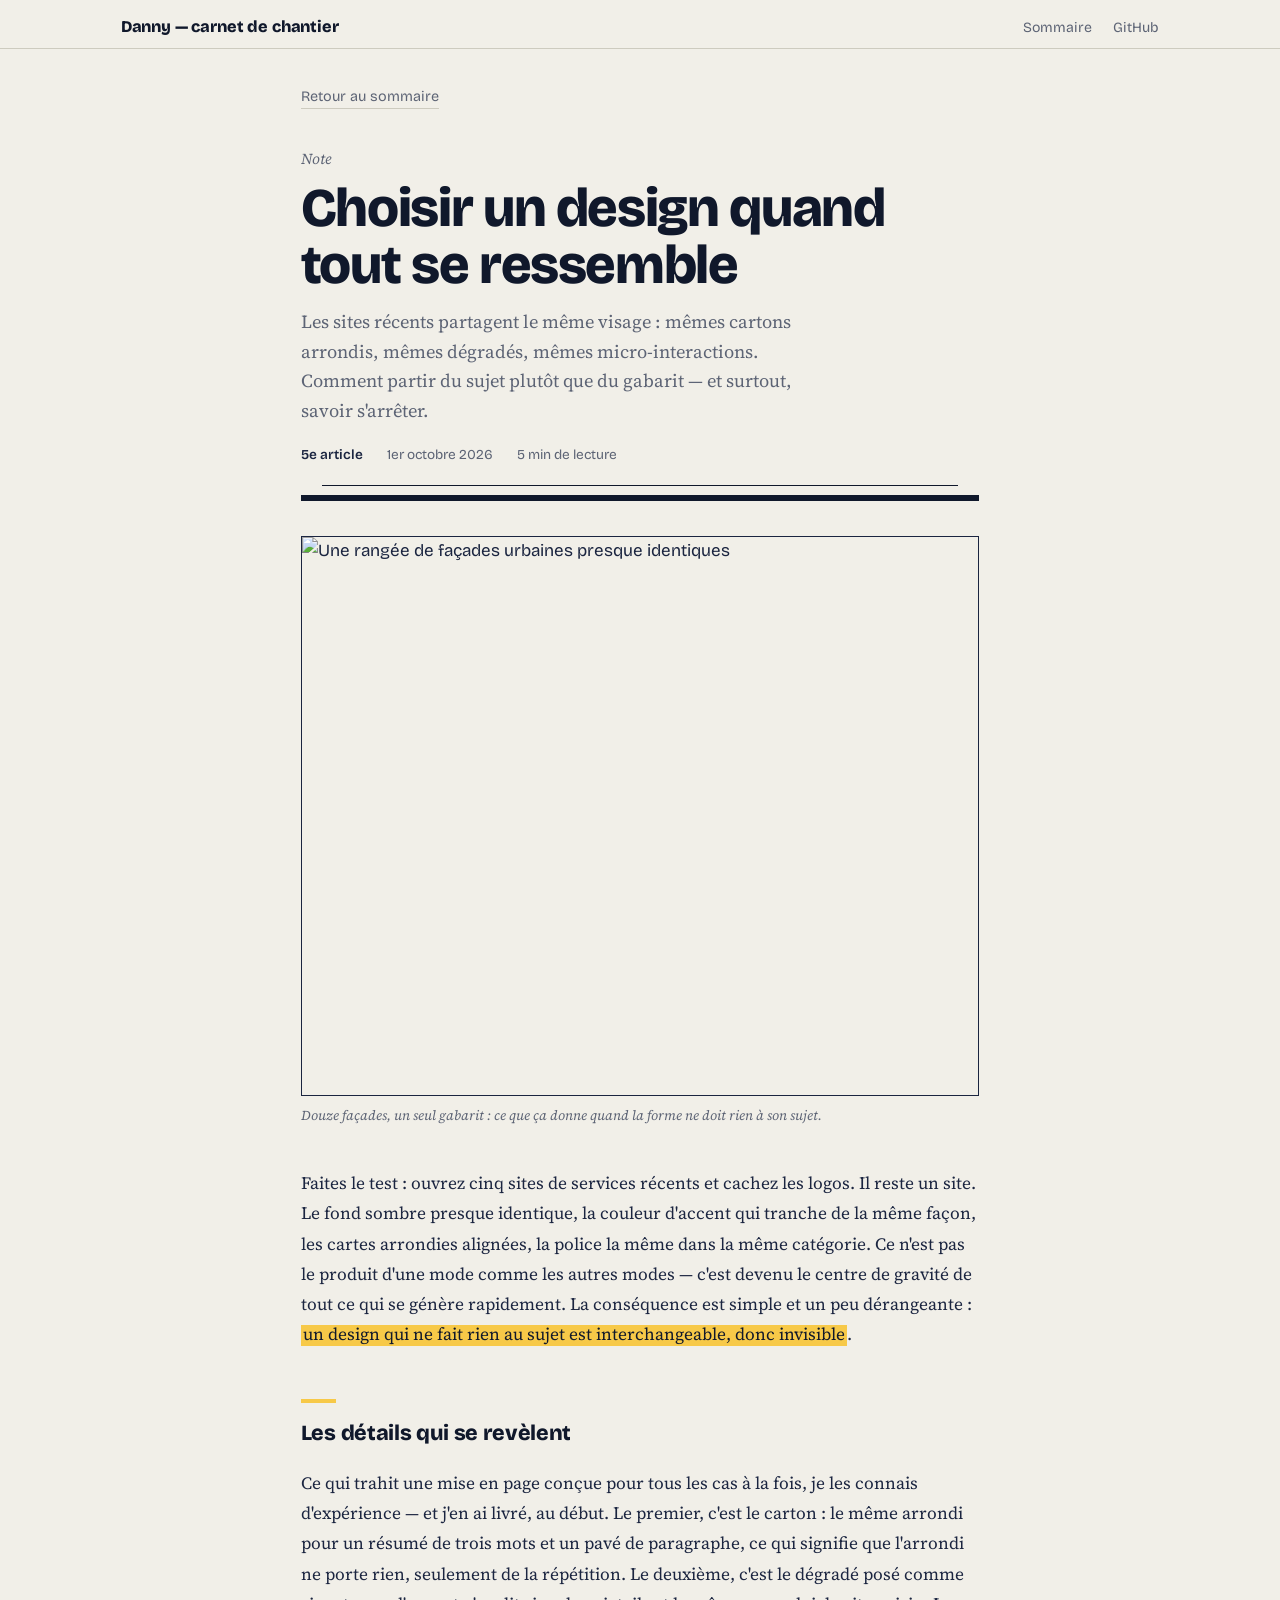
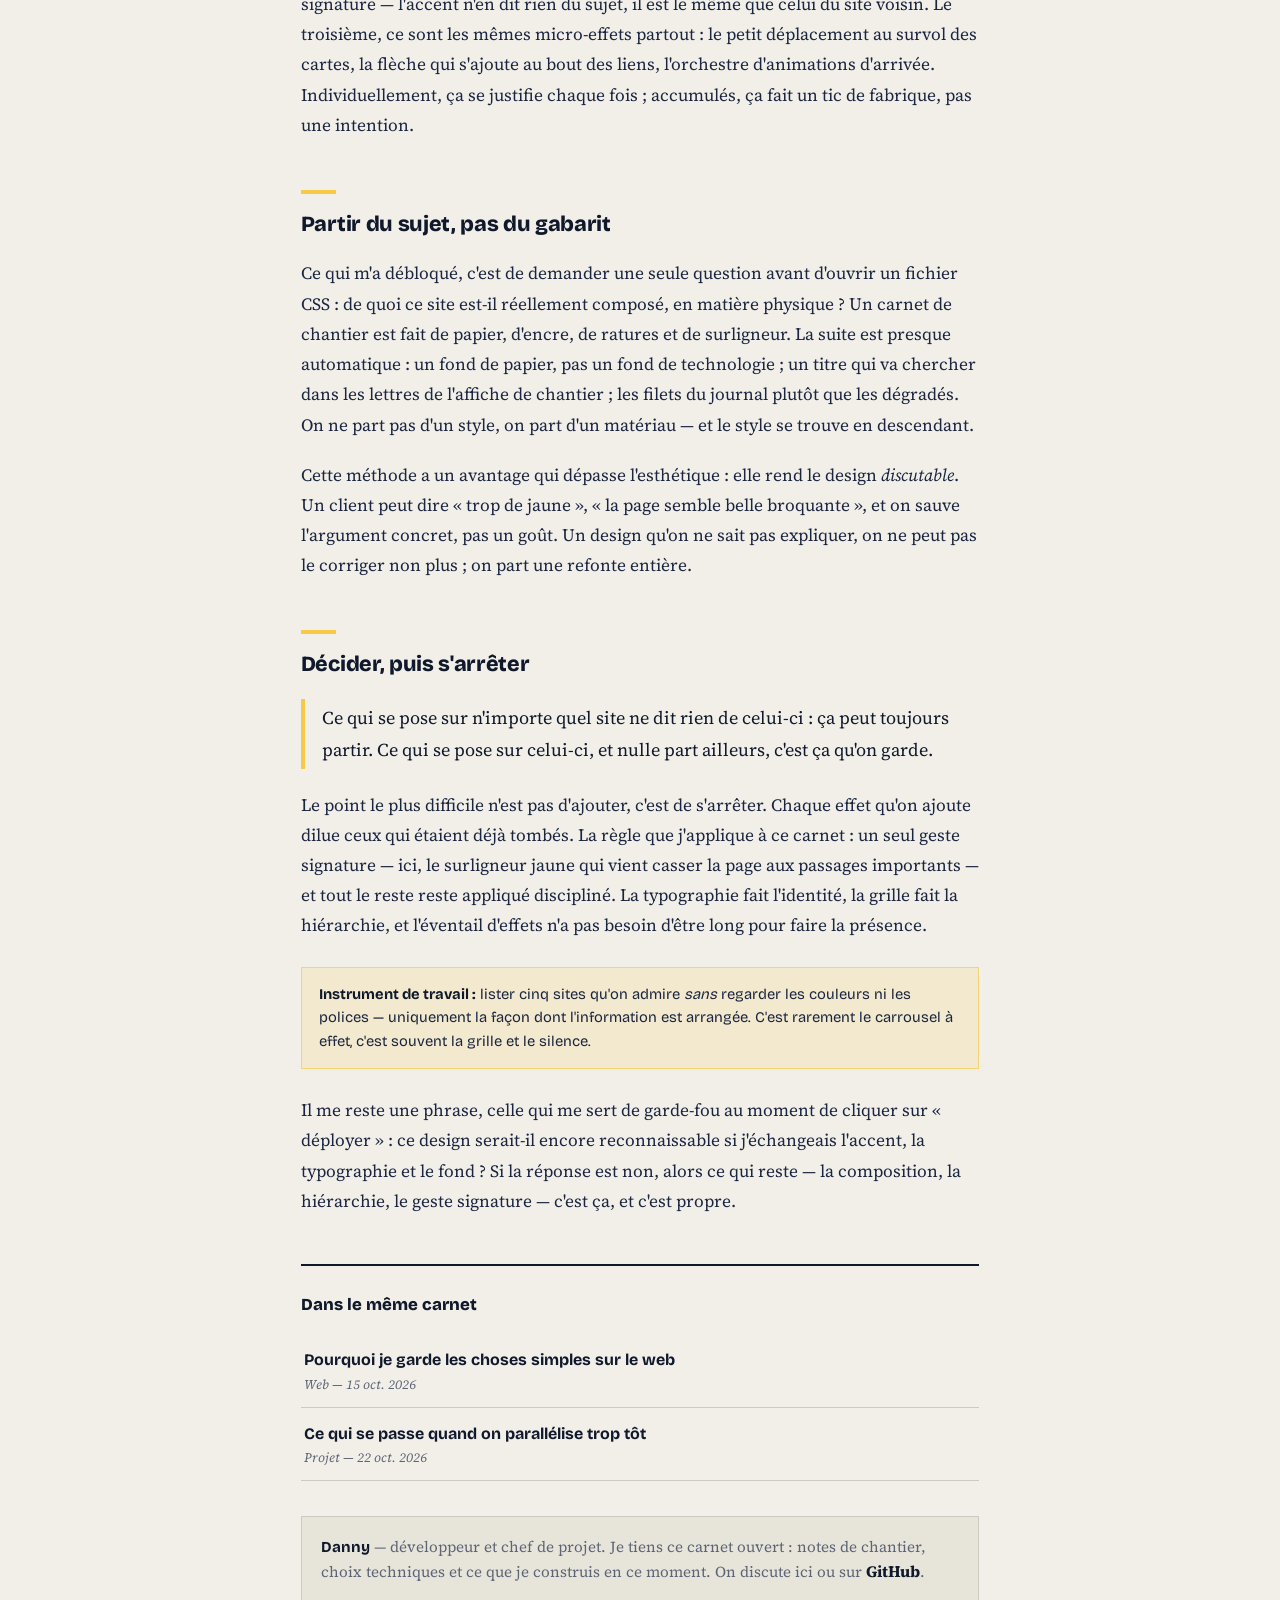
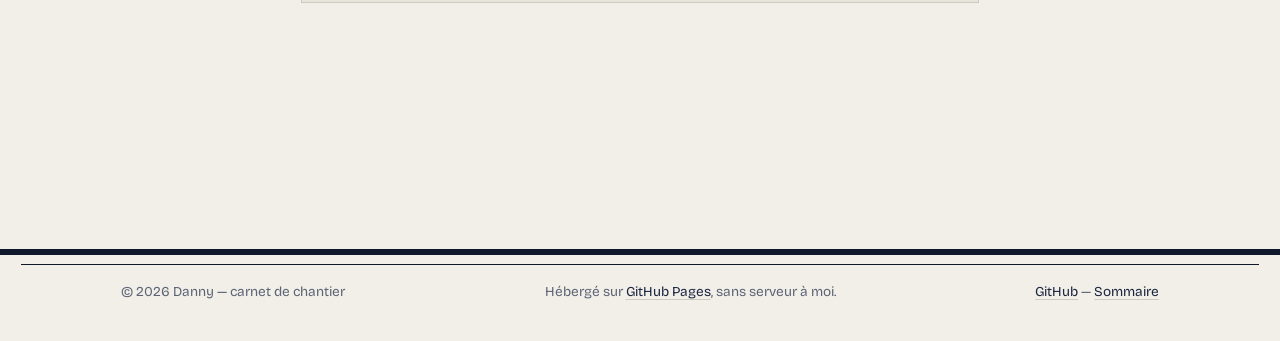
==== articles/design-qui-se-ressemble.html @ 4bea8fec "Refonte éditoriale du blog : sommaire de carnet, 5 articles complets, système visuel papier encre/su" ====
<!DOCTYPE html>
<html lang="fr">
<head>
  <meta charset="UTF-8">
  <meta name="viewport" content="width=device-width, initial-scale=1.0">
  <title>Choisir un design quand tout se ressemble — Danny, carnet de chantier</title>
  <meta name="description" content="Les sites récents partagent le même visage : mêmes cartons, mêmes dégradés, mêmes micro-interactions. Comment partir du sujet plutôt que du gabarit, et décider, puis s'arrêter.">
  <link rel="icon" href="data:image/svg+xml,%3Csvg xmlns='http://www.w3.org/2000/svg' viewBox='0 0 32 32'%3E%3Crect width='32' height='32' fill='%2310182B'/%3E%3Crect x='8' y='8' width='16' height='16' fill='%23F7C948'/%3E%3C/svg%3E" type="image/svg+xml">
  <link rel="preconnect" href="https://fonts.googleapis.com">
  <link rel="preconnect" href="https://fonts.gstatic.com" crossorigin>
  <link href="https://fonts.googleapis.com/css2?family=Bricolage+Grotesque:opsz,wght@12..96,200..800&family=Source+Serif+4:ital,opsz,wght@0,8..60,400..600;1,8..60,400&display=swap" rel="stylesheet">
  <link rel="stylesheet" href="/assets/style.css">
</head>
<body>

<header class="topbar">
  <div class="wrap"><div class="topbar-inner">
    <a class="brand" href="/">Danny — carnet de chantier</a>
    <nav class="topbar-links" aria-label="Navigation">
      <a href="/">Sommaire</a>
      <a href="https://github.com/kingdannydushime1" rel="noopener">GitHub</a>
    </nav>
  </div></div>
</header>

<main class="wrap-prose">
  <a class="back" href="/">Retour au sommaire</a>

  <header class="article-head">
    <div class="rubrique">Note</div>
    <h1>Choisir un design quand tout se ressemble</h1>
    <p class="chapo">Les sites récents partagent le même visage : mêmes cartons arrondis, mêmes dégradés, mêmes micro-interactions. Comment partir du sujet plutôt que du gabarit — et surtout, savoir s'arrêter.</p>
    <div class="article-meta">
      <span><b>5e article</b></span>
      <time datetime="2026-10-01">1er octobre 2026</time>
      <span>5 min de lecture</span>
    </div>
  </header>

  <figure class="cover-fig">
    <img src="https://picsum.photos/id/48/1200/560" alt="Une rangée de façades urbaines presque identiques" width="1200" height="560" loading="lazy">
    <figcaption>Douze façades, un seul gabarit : ce que ça donne quand la forme ne doit rien à son sujet.</figcaption>
  </figure>

  <div class="prose">
    <p>Faites le test : ouvrez cinq sites de services récents et cachez les logos. Il reste un site. Le fond sombre presque identique, la couleur d'accent qui tranche de la même façon, les cartes arrondies alignées, la police la même dans la même catégorie. Ce n'est pas le produit d'une mode comme les autres modes — c'est devenu le centre de gravité de tout ce qui se génère rapidement. La conséquence est simple et un peu dérangeante : <mark>un design qui ne fait rien au sujet est interchangeable, donc invisible</mark>.</p>

    <h2>Les détails qui se revèlent</h2>
    <p>Ce qui trahit une mise en page conçue pour tous les cas à la fois, je les connais d'expérience — et j'en ai livré, au début. Le premier, c'est le carton : le même arrondi pour un résumé de trois mots et un pavé de paragraphe, ce qui signifie que l'arrondi ne porte rien, seulement de la répétition. Le deuxième, c'est le dégradé posé comme signature — l'accent n'en dit rien du sujet, il est le même que celui du site voisin. Le troisième, ce sont les mêmes micro-effets partout : le petit déplacement au survol des cartes, la flèche qui s'ajoute au bout des liens, l'orchestre d'animations d'arrivée. Individuellement, ça se justifie chaque fois ; accumulés, ça fait un tic de fabrique, pas une intention.</p>

    <h2>Partir du sujet, pas du gabarit</h2>
    <p>Ce qui m'a débloqué, c'est de demander une seule question avant d'ouvrir un fichier CSS : de quoi ce site est-il réellement composé, en matière physique ? Un carnet de chantier est fait de papier, d'encre, de ratures et de surligneur. La suite est presque automatique : un fond de papier, pas un fond de technologie ; un titre qui va chercher dans les lettres de l'affiche de chantier ; les filets du journal plutôt que les dégradés. On ne part pas d'un style, on part d'un matériau — et le style se trouve en descendant.</p>
    <p>Cette méthode a un avantage qui dépasse l'esthétique : elle rend le design <em>discutable</em>. Un client peut dire « trop de jaune », « la page semble belle broquante », et on sauve l'argument concret, pas un goût. Un design qu'on ne sait pas expliquer, on ne peut pas le corriger non plus ; on part une refonte entière.</p>

    <h2>Décider, puis s'arrêter</h2>
    <blockquote>Ce qui se pose sur n'importe quel site ne dit rien de celui-ci : ça peut toujours partir. Ce qui se pose sur celui-ci, et nulle part ailleurs, c'est ça qu'on garde.</blockquote>
    <p>Le point le plus difficile n'est pas d'ajouter, c'est de s'arrêter. Chaque effet qu'on ajoute dilue ceux qui étaient déjà tombés. La règle que j'applique à ce carnet : un seul geste signature — ici, le surligneur jaune qui vient casser la page aux passages importants — et tout le reste reste appliqué discipliné. La typographie fait l'identité, la grille fait la hiérarchie, et l'éventail d'effets n'a pas besoin d'être long pour faire la présence.</p>

    <aside class="note">
      <b>Instrument de travail :</b> lister cinq sites qu'on admire <em>sans</em> regarder les couleurs ni les polices — uniquement la façon dont l'information est arrangée. C'est rarement le carrousel à effet, c'est souvent la grille et le silence.
    </aside>

    <p>Il me reste une phrase, celle qui me sert de garde-fou au moment de cliquer sur « déployer » : ce design serait-il encore reconnaissable si j'échangeais l'accent, la typographie et le fond ? Si la réponse est non, alors ce qui reste — la composition, la hiérarchie, le geste signature — c'est ça, et c'est propre.</p>
  </div>

  <section class="suite" aria-label="Dans le même carnet">
    <h2>Dans le même carnet</h2>
    <ul>
      <li><a href="/articles/garder-les-choses-simples.html">Pourquoi je garde les choses simples sur le web</a><span class="rubrique">Web — 15 oct. 2026</span></li>
      <li><a href="/articles/paralleliser-trop-tot.html">Ce qui se passe quand on parallélise trop tôt</a><span class="rubrique">Projet — 22 oct. 2026</span></li>
    </ul>
    <div class="bio">
      <b>Danny</b> — développeur et chef de projet. Je tiens ce carnet ouvert : notes de chantier, choix techniques et ce que je construis en ce moment. On discute ici ou sur <a href="https://github.com/kingdannydushime1" rel="noopener">GitHub</a>.
    </div>
  </section>
</main>

<div class="pub">
  <!-- BEGIN AADS AD UNIT 2460332 -->
  <div id="frame" style="width: 100%;margin: auto;position: relative; z-index: 99998;">
    <iframe data-aa='2460332' src='//acceptable.a-ads.com/2460332/?size=Adaptive'
      style='border:0; padding:0; width:70%; height:auto; overflow:hidden;display: block;margin: auto'></iframe>
  </div>
  <!-- END AADS AD UNIT 2460332 -->
</div>

<footer class="colophon">
  <div class="colophon-inner">
    <span>© 2026 Danny — carnet de chantier</span>
    <span>Hébergé sur <a href="https://pages.github.com/" rel="noopener">GitHub Pages</a>, sans serveur à moi.</span>
    <span><a href="https://github.com/kingdannydushime1" rel="noopener">GitHub</a> — <a href="/">Sommaire</a></span>
  </div>
</footer>

</body>
</html>
---- assets/style.css ----
/* ————————————————————————————————————————————————
   Danny — carnet de chantier
   Système éditorial : papier encre & surligneur
   ———————————————————————————————————————————————— */

:root{
  --paper:#F1EFE8;
  --paper-2:#E7E4DA;
  --ink:#1B2540;
  --ink-strong:#10182B;
  --muted:#5D6475;
  --hairline:#CDCBBF;
  --signal:#F7C948;
  --signal-soft:rgba(247,201,72,.35);
  --serif:'Source Serif 4',Georgia,'Times New Roman',serif;
  --sans:'Bricolage Grotesque','Segoe UI',system-ui,sans-serif;
}

*{box-sizing:border-box;margin:0;padding:0}
html{scroll-behavior:smooth}
body{
  background:var(--paper);
  color:var(--ink);
  font-family:var(--sans);
  font-size:17px;
  line-height:1.6;
  -webkit-font-smoothing:antialiased;
}

a{color:var(--ink)}
a:hover{color:var(--ink-strong)}
:focus-visible{outline:2px solid var(--ink);outline-offset:3px}
::selection{background:var(--signal);color:var(--ink-strong)}

.wrap{max-width:1080px;margin:0 auto;padding:0 1.3rem}
.wrap-prose{max-width:720px;margin:0 auto;padding:0 1.3rem}

/* ——— Marque de surligneur ——— */
mark{
  background:linear-gradient(0deg,var(--signal),var(--signal));
  background-size:100% 1.55em;
  background-repeat:no-repeat;
  background-position:0 .18em;
  color:var(--ink-strong);
  padding:0 .12em;
  box-decoration-break:clone;
  -webkit-box-decoration-break:clone;
}

/* ——— Tête de journal ——— */
.topbar{
  border-bottom:1px solid var(--hairline);
  background:var(--paper);
}
.topbar-inner{
  display:flex;align-items:baseline;justify-content:space-between;
  gap:1rem;padding:.85rem 0 0.55rem;
}
.brand{
  font-weight:800;font-size:1.02rem;letter-spacing:-.01em;
  color:var(--ink-strong);text-decoration:none;white-space:nowrap;
}
.topbar-links{display:flex;gap:1.3rem;font-size:.88rem}
.topbar-links a{text-decoration:none;color:var(--muted)}
.topbar-links a:hover{color:var(--ink);text-decoration:underline;text-underline-offset:3px}
.topbar-links a.on{color:var(--ink);font-weight:600}

/* ——— Masthead accueil ——— */
.masthead{
  border-bottom:6px solid var(--ink-strong);
  padding:3.2rem 0 2.4rem;
  position:relative;
}
.masthead::before{
  content:"";position:absolute;left:1.3rem;right:1.3rem;bottom:9px;
  border-bottom:1px solid var(--ink-strong);
}
.mast-wrap{max-width:1080px;margin:0 auto;padding:0 1.3rem}
.mast-meta{
  display:flex;justify-content:space-between;gap:1rem;
  font-size:.82rem;color:var(--muted);margin-bottom:1.6rem;
}
.masthead h1{
  font-size:clamp(2.6rem,7vw,4.6rem);
  font-weight:800;letter-spacing:-.03em;line-height:.98;
  color:var(--ink-strong);
  max-width:15ch;
}
.masthead .standfirst{
  font-family:var(--serif);
  font-size:clamp(1.05rem,2.2vw,1.3rem);
  font-style:normal;color:var(--muted);
  max-width:52ch;margin-top:1.1rem;
}

/* ——— Rubriques ——— */
.rule-label{
  display:flex;align-items:baseline;gap:1rem;
  margin:3.2rem 0 1.3rem;
}
.rule-label h2{
  font-size:1.05rem;font-weight:800;letter-spacing:.01em;color:var(--ink-strong);
  white-space:nowrap;
}
.rule-label::after{content:"";flex:1;border-top:1px solid var(--ink-strong)}
.rule-label .count{font-size:.8rem;color:var(--muted);white-space:nowrap}

/* ——— À la une ——— */
.une{
  display:grid;grid-template-columns:minmax(0,7fr) minmax(0,5fr);
  gap:2.2rem;align-items:stretch;padding-bottom:.6rem;
}
.cover{
  border:1px solid var(--ink);
  background:var(--paper-2);
  overflow:hidden;
}
.cover img{display:block;width:100%;height:100%;object-fit:cover;min-height:260px}
.une-text{display:flex;flex-direction:column;justify-content:center}
.rubrique{
  font-family:var(--serif);font-style:italic;
  font-size:.95rem;color:var(--muted);
}
.une-text h3{
  font-size:clamp(1.5rem,3.4vw,2rem);font-weight:800;
  letter-spacing:-.02em;line-height:1.08;color:var(--ink-strong);
  margin:.5rem 0 .6rem;
}
.une-text h3 a{text-decoration:none}
.une-text .chapo{
  font-family:var(--serif);font-size:1.02rem;color:var(--muted);
  margin-bottom:1rem;
}
.lire{
  text-decoration:underline;text-decoration-color:var(--signal);
  text-decoration-thickness:2.5px;text-underline-offset:4px;
  font-weight:600;font-size:.95rem;
}
.lire:hover{text-decoration-color:var(--ink-strong)}

/* ——— Sommaire (index numéroté) ——— */
.sommaire{list-style:none;border-top:2px solid var(--ink-strong)}
li.entry{
  display:grid;
  grid-template-columns:3.4rem minmax(0,1fr) auto;
  gap:1.1rem;align-items:baseline;
  padding:1.05rem 0.2rem;
  border-bottom:1px solid var(--hairline);
  text-decoration:none;
}
li.entry:hover{background:var(--paper-2)}
.entry .no{
  font-weight:800;font-size:1.15rem;color:var(--muted);
  font-variant-numeric:tabular-nums;letter-spacing:-.02em;
}
li.entry:hover .no{
  background:var(--signal);color:var(--ink-strong);
  margin-left:-.35rem;padding:0 .35rem;
}
.entry-body h3{
  font-size:1.12rem;font-weight:700;letter-spacing:-.01em;color:var(--ink-strong);
  line-height:1.25;
}
.entry-body p{
  font-family:var(--serif);font-size:.93rem;color:var(--muted);
  margin-top:.25rem;
}
.entry-meta{text-align:right;white-space:nowrap}
.entry-meta time{font-size:.8rem;color:var(--muted);display:block}
.entry-meta .rubrique{font-size:.8rem}

/* ——— Page article ——— */
.back{
  display:inline-block;margin:2.2rem 0 2.4rem;
  font-size:.9rem;color:var(--muted);text-decoration:none;
  border-bottom:1px solid var(--hairline);
}
.back:hover{color:var(--ink);border-color:var(--ink)}

.article-head{border-bottom:6px solid var(--ink-strong);padding-bottom:1.8rem;position:relative}
.article-head::before{
  content:"";position:absolute;left:1.3rem;right:1.3rem;bottom:9px;
  border-bottom:1px solid var(--ink-strong);
}
.article-head h1{
  font-size:clamp(2rem,5.6vw,3.4rem);font-weight:800;
  letter-spacing:-.025em;line-height:1.05;color:var(--ink-strong);
  margin:.55rem 0 .8rem;max-width:26ch;
}
.article-head .chapo{
  font-family:var(--serif);font-size:1.15rem;color:var(--muted);max-width:56ch;
}
.article-meta{
  display:flex;flex-wrap:wrap;gap:.4rem 1.5rem;
  margin-top:1.2rem;font-size:.85rem;color:var(--muted);
}
.article-meta b{color:var(--ink);font-weight:600}

.cover-fig{margin:2.2rem 0 0}
.cover-fig img{width:100%;display:block;border:1px solid var(--ink)}
figcaption{
  font-family:var(--serif);font-style:italic;
  font-size:.85rem;color:var(--muted);margin-top:.55rem;
}

/* Corps d'article */
.prose{
  margin-top:2.6rem;
  font-family:var(--serif);
  font-size:1.08rem;line-height:1.75;color:var(--ink);
}
.prose p{margin-bottom:1.15em}
.prose h2{
  font-family:var(--sans);
  font-size:1.35rem;font-weight:800;letter-spacing:-.015em;
  color:var(--ink-strong);
  margin:2.3em 0 .7em;
}
.prose h2::before{
  content:"";display:block;width:2.2rem;margin-bottom:.55em;
  border-top:4px solid var(--signal);
}
.prose a{
  text-decoration:underline;text-decoration-thickness:1.5px;
  text-underline-offset:3px;text-decoration-color:var(--muted);
}
.prose a:hover{color:var(--ink-strong);text-decoration-color:var(--ink-strong)}
.prose ul,.prose ol{margin:0 0 1.15em 1.3em}
.prose li{margin-bottom:.45em}
.prose blockquote{
  border-left:4px solid var(--signal);
  padding:.2rem 0 .2rem 1.1rem;margin:0 0 1.15em;
  font-size:1.13rem;color:var(--ink-strong);
}
.prose img{max-width:100%;border:1px solid var(--ink)}
.prose figure{margin:1.8em 0}
.prose svg{max-width:100%;height:auto;display:block;border:1px solid var(--hairline)}

.note{
  font-family:var(--sans);font-size:.92rem;line-height:1.6;
  background:rgba(247,201,72,.16);
  border:1px solid rgba(247,201,72,.65);
  padding:.9rem 1.1rem;margin:1.8em 0;
}
.note b{color:var(--ink-strong)}

/* Suite de l'article */
.suite{
  margin-top:3rem;padding-top:1.6rem;border-top:2px solid var(--ink-strong);
}
.suite h2{
  font-size:1.05rem;font-weight:800;color:var(--ink-strong);margin-bottom:1rem;
}
.suite ul{list-style:none}
.suite li{padding:.75rem .2rem;border-bottom:1px solid var(--hairline)}
.suite a{text-decoration:none;font-weight:700;font-size:1rem;color:var(--ink-strong)}
.suite a:hover{background:var(--signal)}
.suite .rubrique{display:block;font-size:.82rem}

/* Bio pied d'article */
.bio{
  margin-top:2.2rem;background:var(--paper-2);
  border:1px solid var(--hairline);padding:1.1rem 1.2rem;
  font-family:var(--serif);font-size:.95rem;color:var(--muted);
}
.bio b{color:var(--ink-strong);font-family:var(--sans);font-size:.95rem}

/* Colophon */
.colophon{
  margin-top:3.5rem;border-top:6px solid var(--ink-strong);
  padding:1.6rem 0 2.4rem;position:relative;
}
.colophon::before{
  content:"";position:absolute;left:1.3rem;right:1.3rem;top:9px;
  border-top:1px solid var(--ink-strong);
}
.colophon-inner{
  max-width:1080px;margin:0 auto;padding:0 1.3rem;
  display:flex;flex-wrap:wrap;justify-content:space-between;gap:.8rem 2rem;
  font-size:.85rem;color:var(--muted);
}
.colophon a{color:var(--ink);text-decoration:underline;text-underline-offset:3px;text-decoration-color:var(--hairline)}
.colophon a:hover{text-decoration-color:var(--ink)}

.pub{
  margin:2.5rem auto 0;max-width:728px;text-align:center;
}

@media (max-width:760px){
  .une{grid-template-columns:1fr}
  li.entry{grid-template-columns:2.4rem minmax(0,1fr)}
  .entry-meta{grid-column:2;text-align:left;display:flex;gap:1rem;margin-top:.2rem}
  .topbar-inner{flex-wrap:wrap}
  .masthead h1{max-width:none}
}

@media (prefers-reduced-motion:reduce){
  html{scroll-behavior:auto}
  *{transition:none!important;animation:none!important}
}
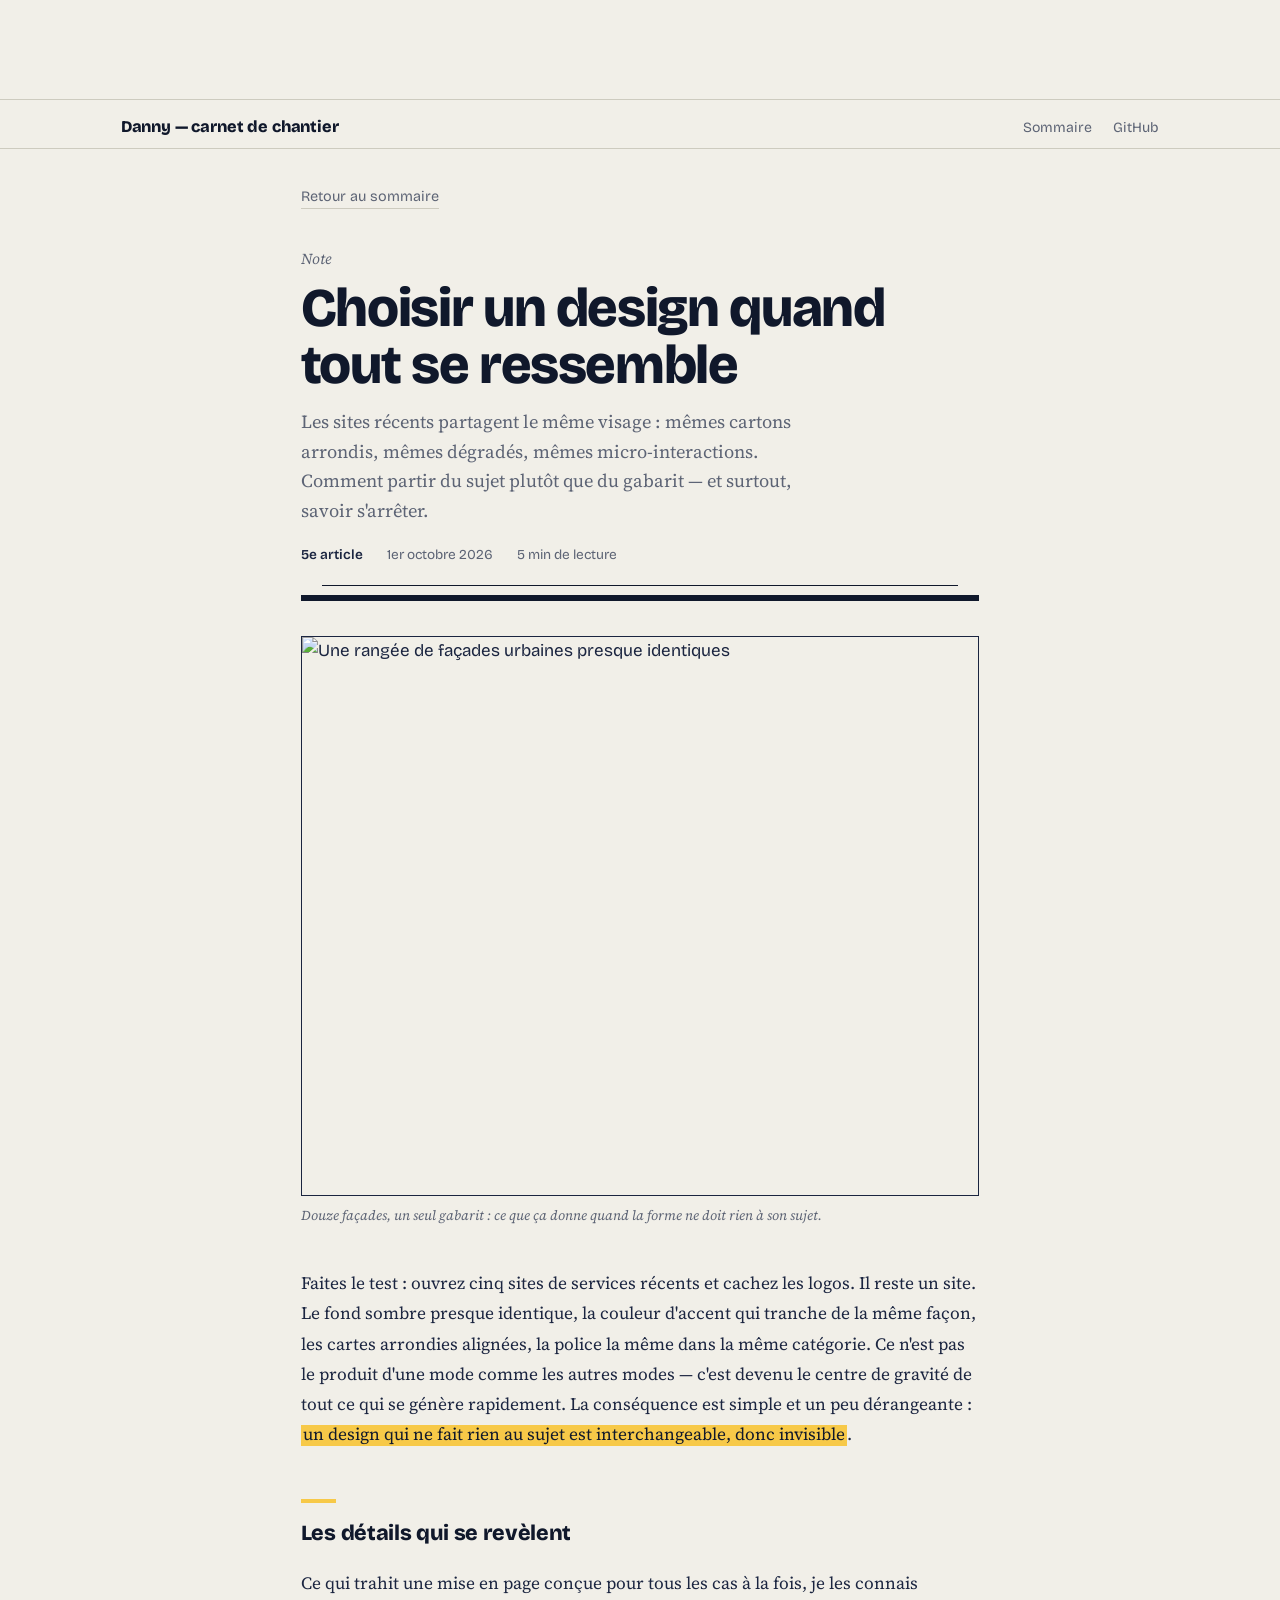
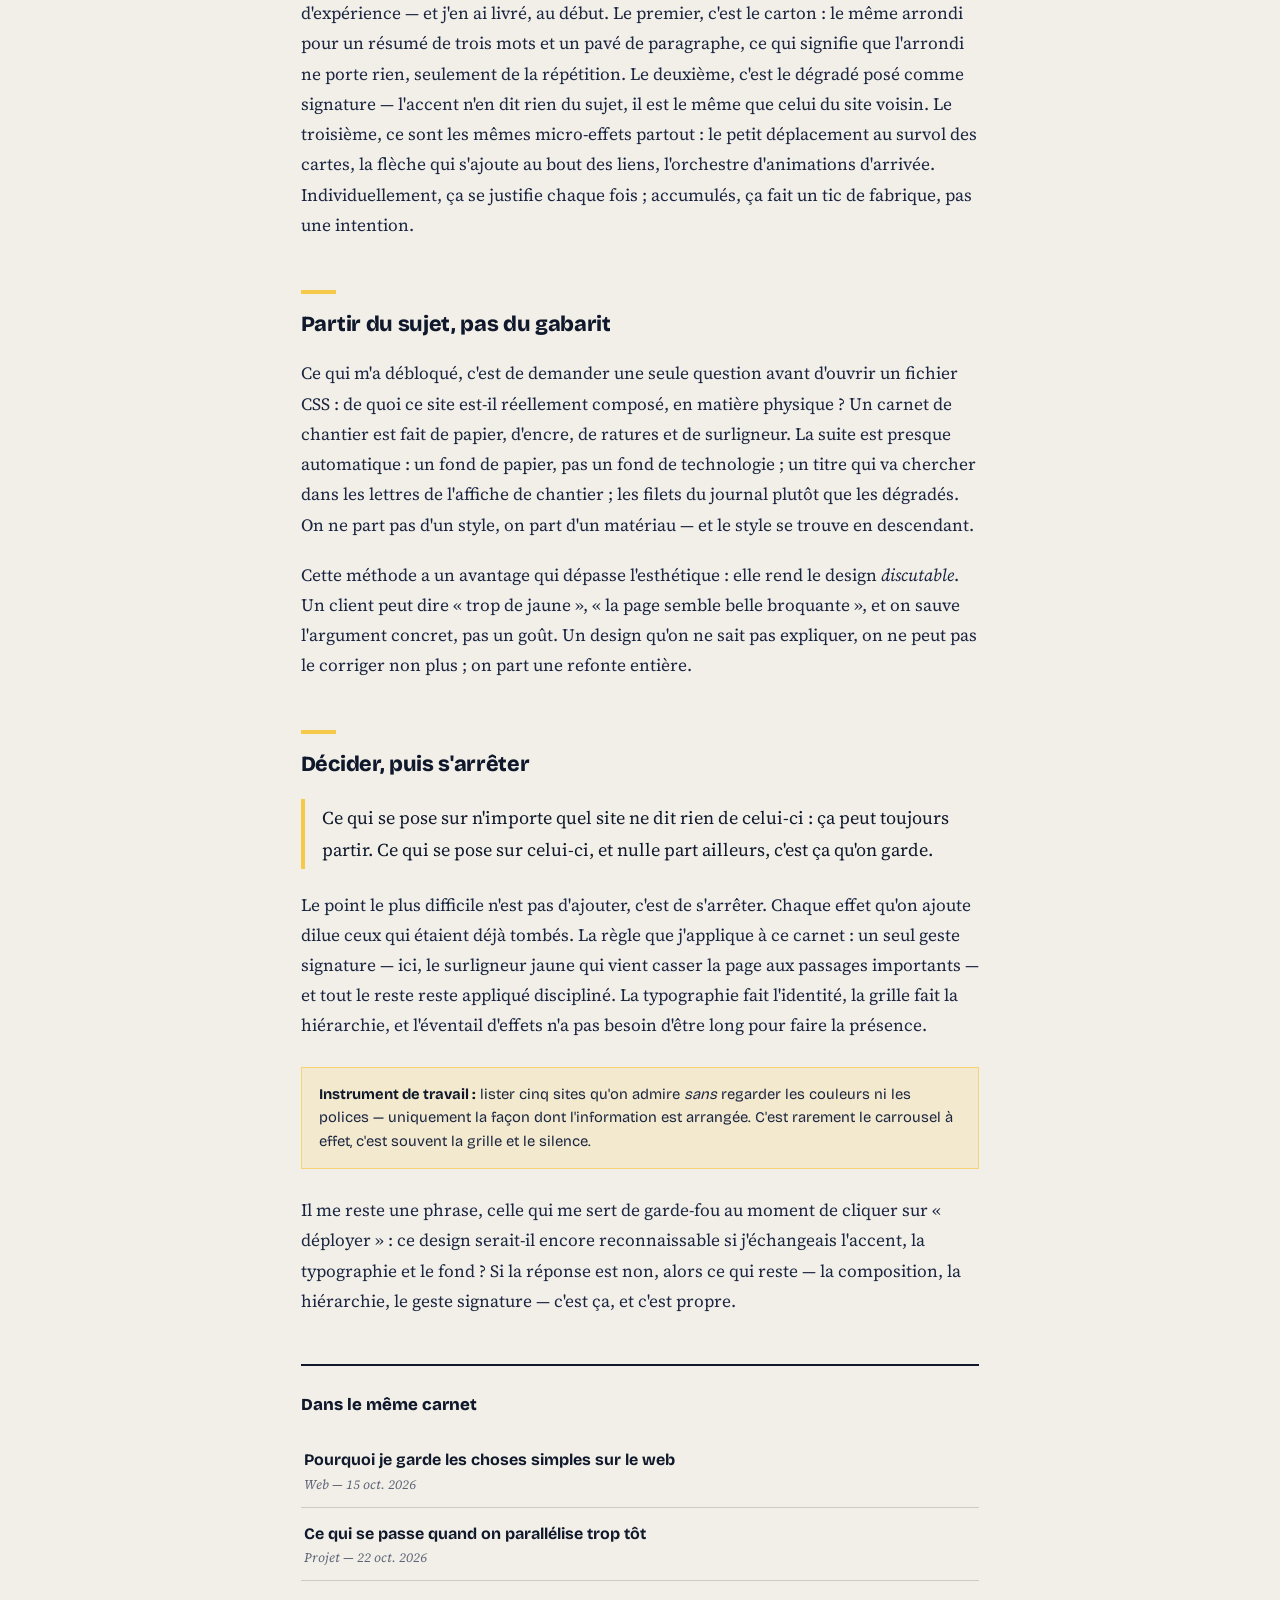
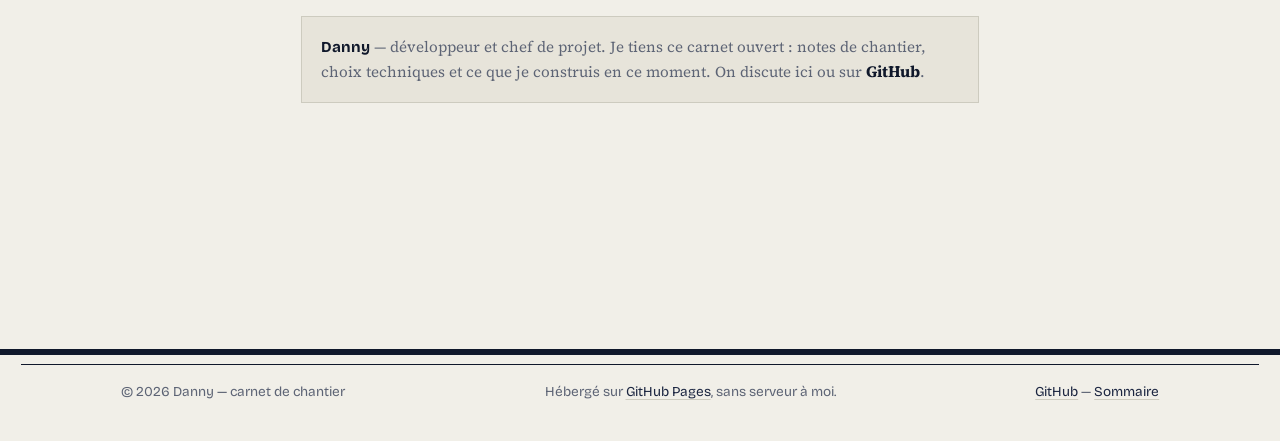
==== commit b2816fd9: "Ajout emplacement pub en haut de page (bicea)" ====
--- a/articles/design-qui-se-ressemble.html
+++ b/articles/design-qui-se-ressemble.html
@@ -4,6 +4,8 @@
   <meta charset="UTF-8">
   <meta name="viewport" content="width=device-width, initial-scale=1.0">
   <title>Choisir un design quand tout se ressemble — Danny, carnet de chantier</title>
+  <script async="async" data-cfasync="false" src="https://bicea.org/21/77a380a81889a72abe0d4033cfc3cb55"></script>
+  <meta name="ppck-ver" content="bfabf61b772fb8b7e44e43924f7eb598" />
   <meta name="description" content="Les sites récents partagent le même visage : mêmes cartons, mêmes dégradés, mêmes micro-interactions. Comment partir du sujet plutôt que du gabarit, et décider, puis s'arrêter.">
   <link rel="icon" href="data:image/svg+xml,%3Csvg xmlns='http://www.w3.org/2000/svg' viewBox='0 0 32 32'%3E%3Crect width='32' height='32' fill='%2310182B'/%3E%3Crect x='8' y='8' width='16' height='16' fill='%23F7C948'/%3E%3C/svg%3E" type="image/svg+xml">
   <link rel="preconnect" href="https://fonts.googleapis.com">
@@ -12,6 +14,10 @@
   <link rel="stylesheet" href="/assets/style.css">
 </head>
 <body>
+
+<div class="ad-slot" aria-label="Emplacement publicitaire">
+  <div id="container-77a380a81889a72abe0d4033cfc3cb55"></div>
+</div>
 
 <header class="topbar">
   <div class="wrap"><div class="topbar-inner">
--- a/assets/style.css
+++ b/assets/style.css
@@ -298,3 +298,18 @@
   html{scroll-behavior:auto}
   *{transition:none!important;animation:none!important}
 }
+
+/* ——— Emplacement publicitaire (bandeau haut, au-dessus de la barre) ——— */
+.ad-slot{
+  background:var(--paper);
+  border-bottom:1px solid var(--hairline);
+  min-height:100px;
+  display:flex;
+  align-items:center;
+  justify-content:center;
+  text-align:center;
+  overflow:hidden;
+  padding:.6rem 1.3rem;
+}
+.ad-slot > div{margin:0 auto;max-width:100%}
+.ad-slot iframe,.ad-slot img,.ad-slot ins{max-width:100%}
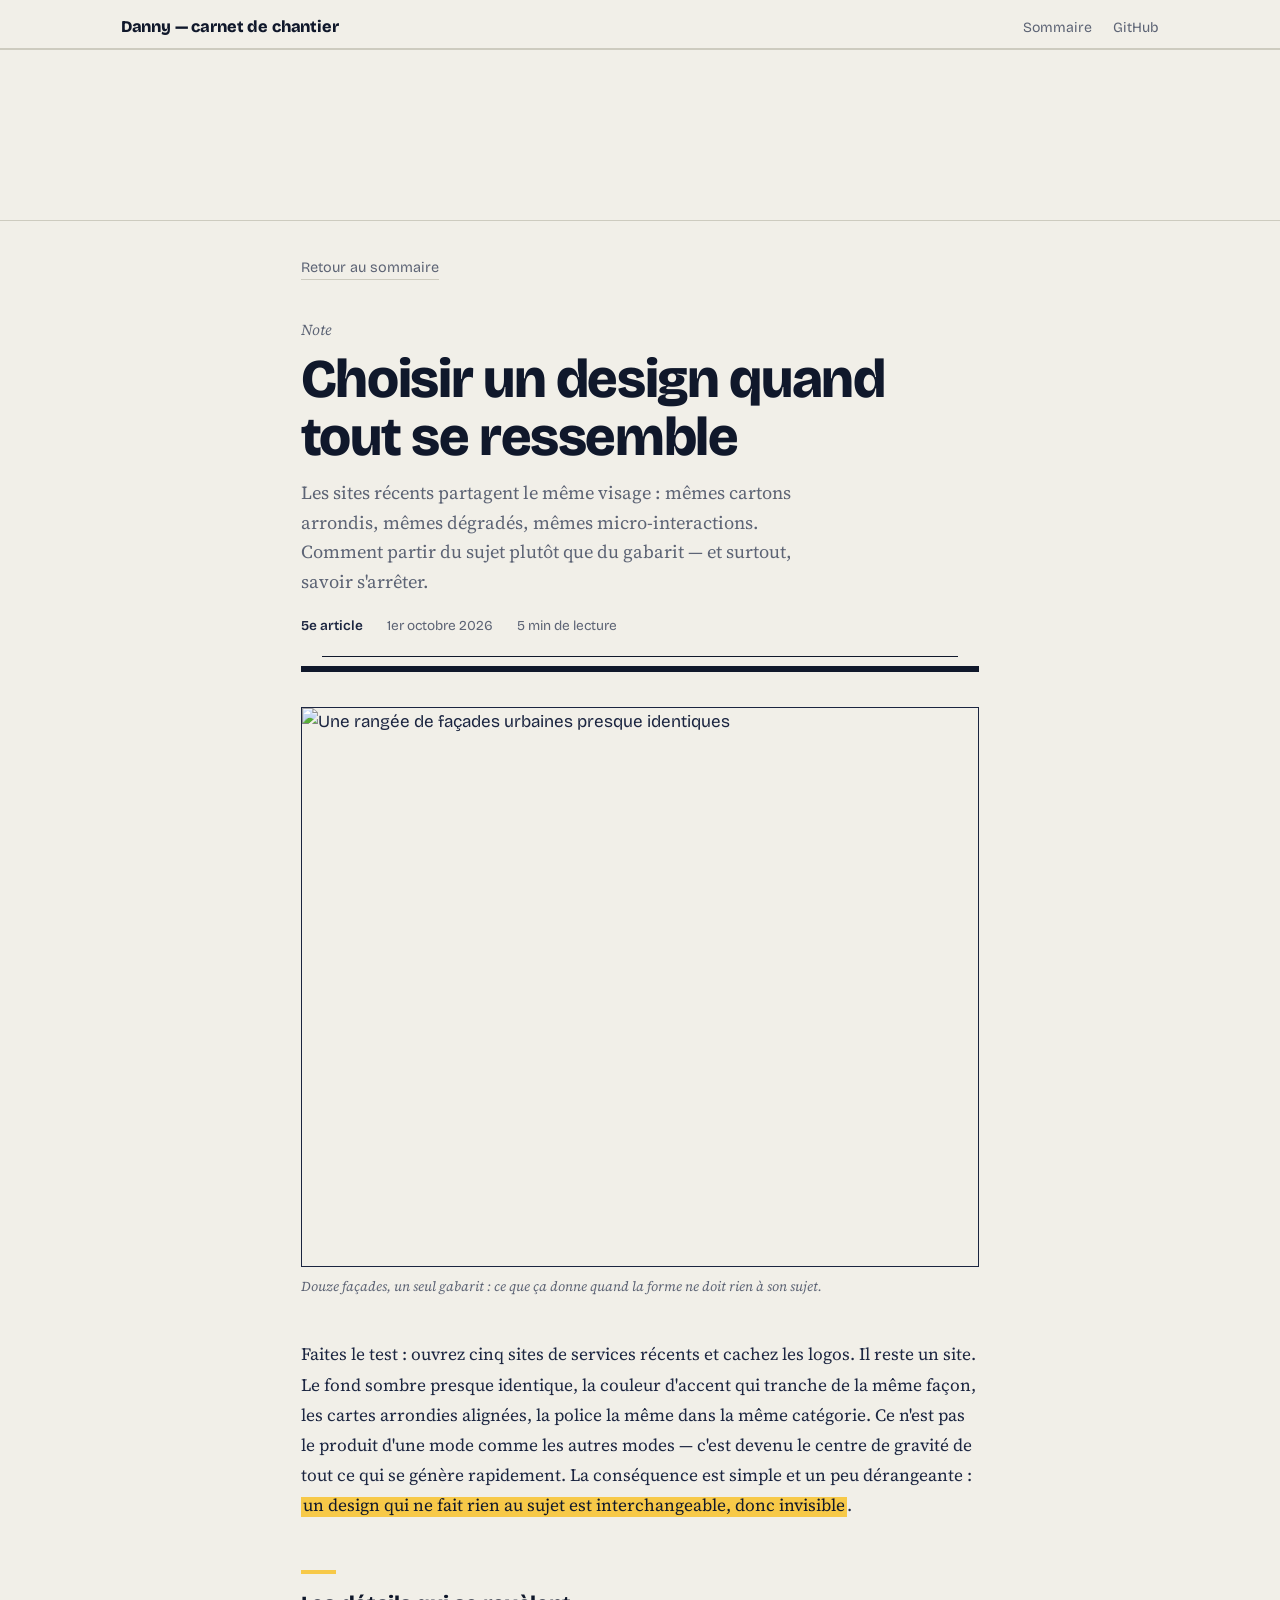
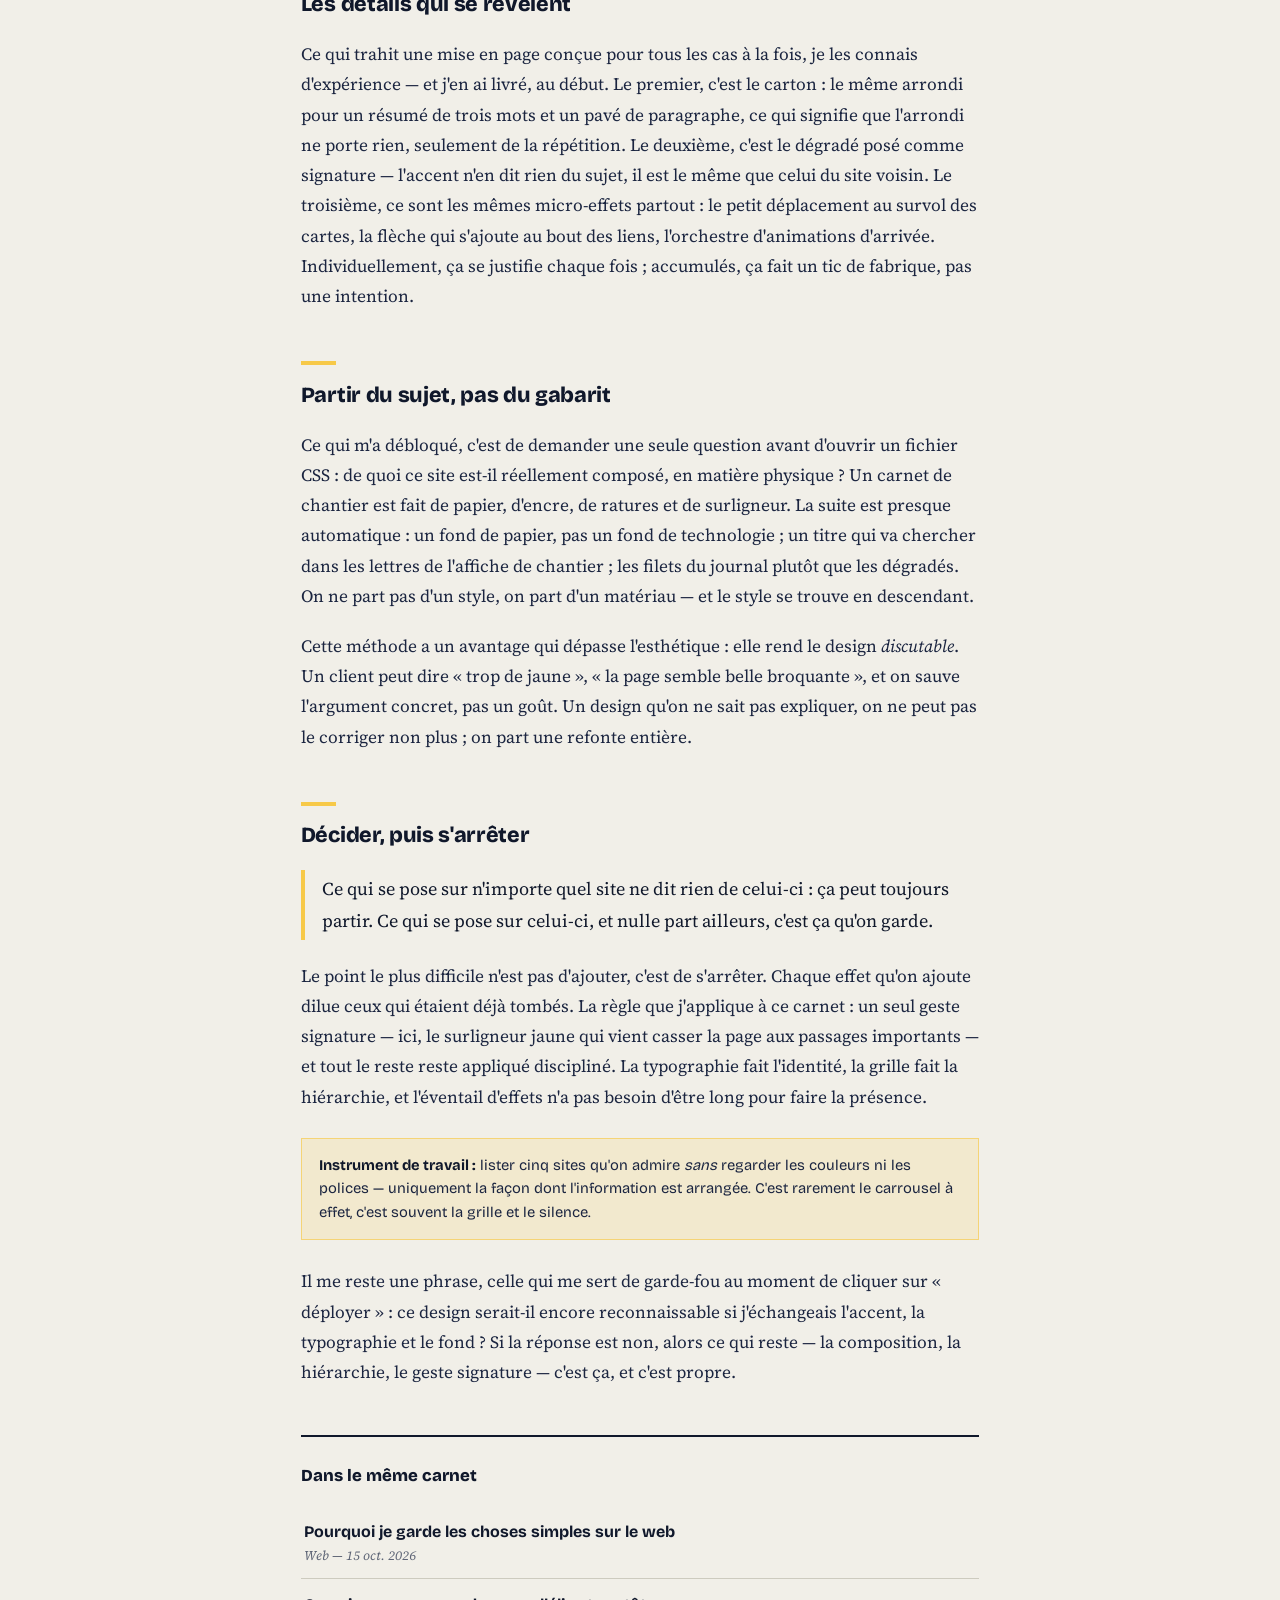
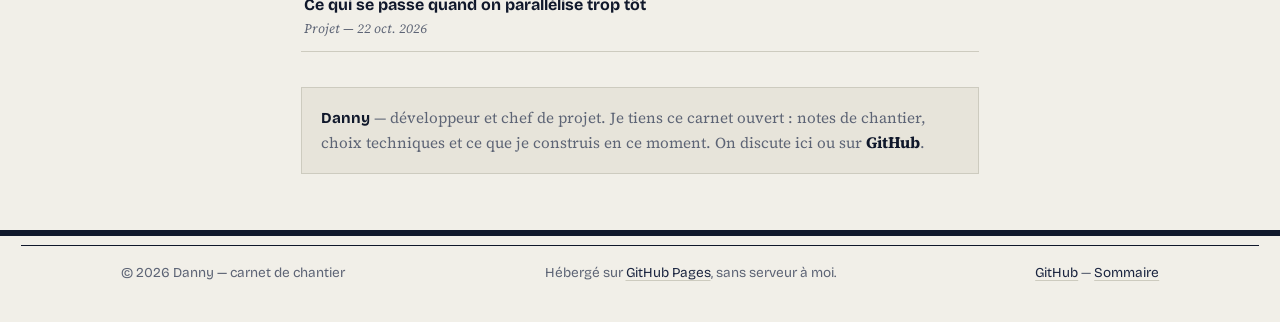
==== commit b58b9e9d: "Retirer le script bicea, remonter l'iframe AADS sous la barre - Supprime le script de pub bicea.org " ====
--- a/articles/design-qui-se-ressemble.html
+++ b/articles/design-qui-se-ressemble.html
@@ -4,7 +4,6 @@
   <meta charset="UTF-8">
   <meta name="viewport" content="width=device-width, initial-scale=1.0">
   <title>Choisir un design quand tout se ressemble — Danny, carnet de chantier</title>
-  <script async="async" data-cfasync="false" src="https://bicea.org/21/77a380a81889a72abe0d4033cfc3cb55"></script>
   <meta name="ppck-ver" content="bfabf61b772fb8b7e44e43924f7eb598" />
   <meta name="description" content="Les sites récents partagent le même visage : mêmes cartons, mêmes dégradés, mêmes micro-interactions. Comment partir du sujet plutôt que du gabarit, et décider, puis s'arrêter.">
   <link rel="icon" href="data:image/svg+xml,%3Csvg xmlns='http://www.w3.org/2000/svg' viewBox='0 0 32 32'%3E%3Crect width='32' height='32' fill='%2310182B'/%3E%3Crect x='8' y='8' width='16' height='16' fill='%23F7C948'/%3E%3C/svg%3E" type="image/svg+xml">
@@ -15,10 +14,6 @@
 </head>
 <body>
 
-<div class="ad-slot" aria-label="Emplacement publicitaire">
-  <div id="container-77a380a81889a72abe0d4033cfc3cb55"></div>
-</div>
-
 <header class="topbar">
   <div class="wrap"><div class="topbar-inner">
     <a class="brand" href="/">Danny — carnet de chantier</a>
@@ -28,6 +23,15 @@
     </nav>
   </div></div>
 </header>
+
+<div class="ad-slot" aria-label="Emplacement publicitaire">
+  <!-- BEGIN AADS AD UNIT 2460332 -->
+  <div id="frame" style="width: 100%;margin: auto;position: relative; z-index: 99998;">
+    <iframe data-aa='2460332' src='//acceptable.a-ads.com/2460332/?size=Adaptive'
+      style='border:0; padding:0; width:70%; height:auto; overflow:hidden;display: block;margin: auto'></iframe>
+  </div>
+  <!-- END AADS AD UNIT 2460332 -->
+</div>
 
 <main class="wrap-prose">
   <a class="back" href="/">Retour au sommaire</a>
@@ -81,15 +85,6 @@
   </section>
 </main>
 
-<div class="pub">
-  <!-- BEGIN AADS AD UNIT 2460332 -->
-  <div id="frame" style="width: 100%;margin: auto;position: relative; z-index: 99998;">
-    <iframe data-aa='2460332' src='//acceptable.a-ads.com/2460332/?size=Adaptive'
-      style='border:0; padding:0; width:70%; height:auto; overflow:hidden;display: block;margin: auto'></iframe>
-  </div>
-  <!-- END AADS AD UNIT 2460332 -->
-</div>
-
 <footer class="colophon">
   <div class="colophon-inner">
     <span>© 2026 Danny — carnet de chantier</span>
--- a/assets/style.css
+++ b/assets/style.css
@@ -282,10 +282,6 @@
 .colophon a{color:var(--ink);text-decoration:underline;text-underline-offset:3px;text-decoration-color:var(--hairline)}
 .colophon a:hover{text-decoration-color:var(--ink)}
 
-.pub{
-  margin:2.5rem auto 0;max-width:728px;text-align:center;
-}
-
 @media (max-width:760px){
   .une{grid-template-columns:1fr}
   li.entry{grid-template-columns:2.4rem minmax(0,1fr)}
@@ -299,11 +295,12 @@
   *{transition:none!important;animation:none!important}
 }
 
-/* ——— Emplacement publicitaire (bandeau haut, au-dessus de la barre) ——— */
+/* ——— Emplacement publicitaire (juste sous la barre de navigation) ———
+   Contient l'unité AADS (iframe acceptable.a-ads.com). */
 .ad-slot{
   background:var(--paper);
+  border-top:1px solid var(--hairline);
   border-bottom:1px solid var(--hairline);
-  min-height:100px;
   display:flex;
   align-items:center;
   justify-content:center;
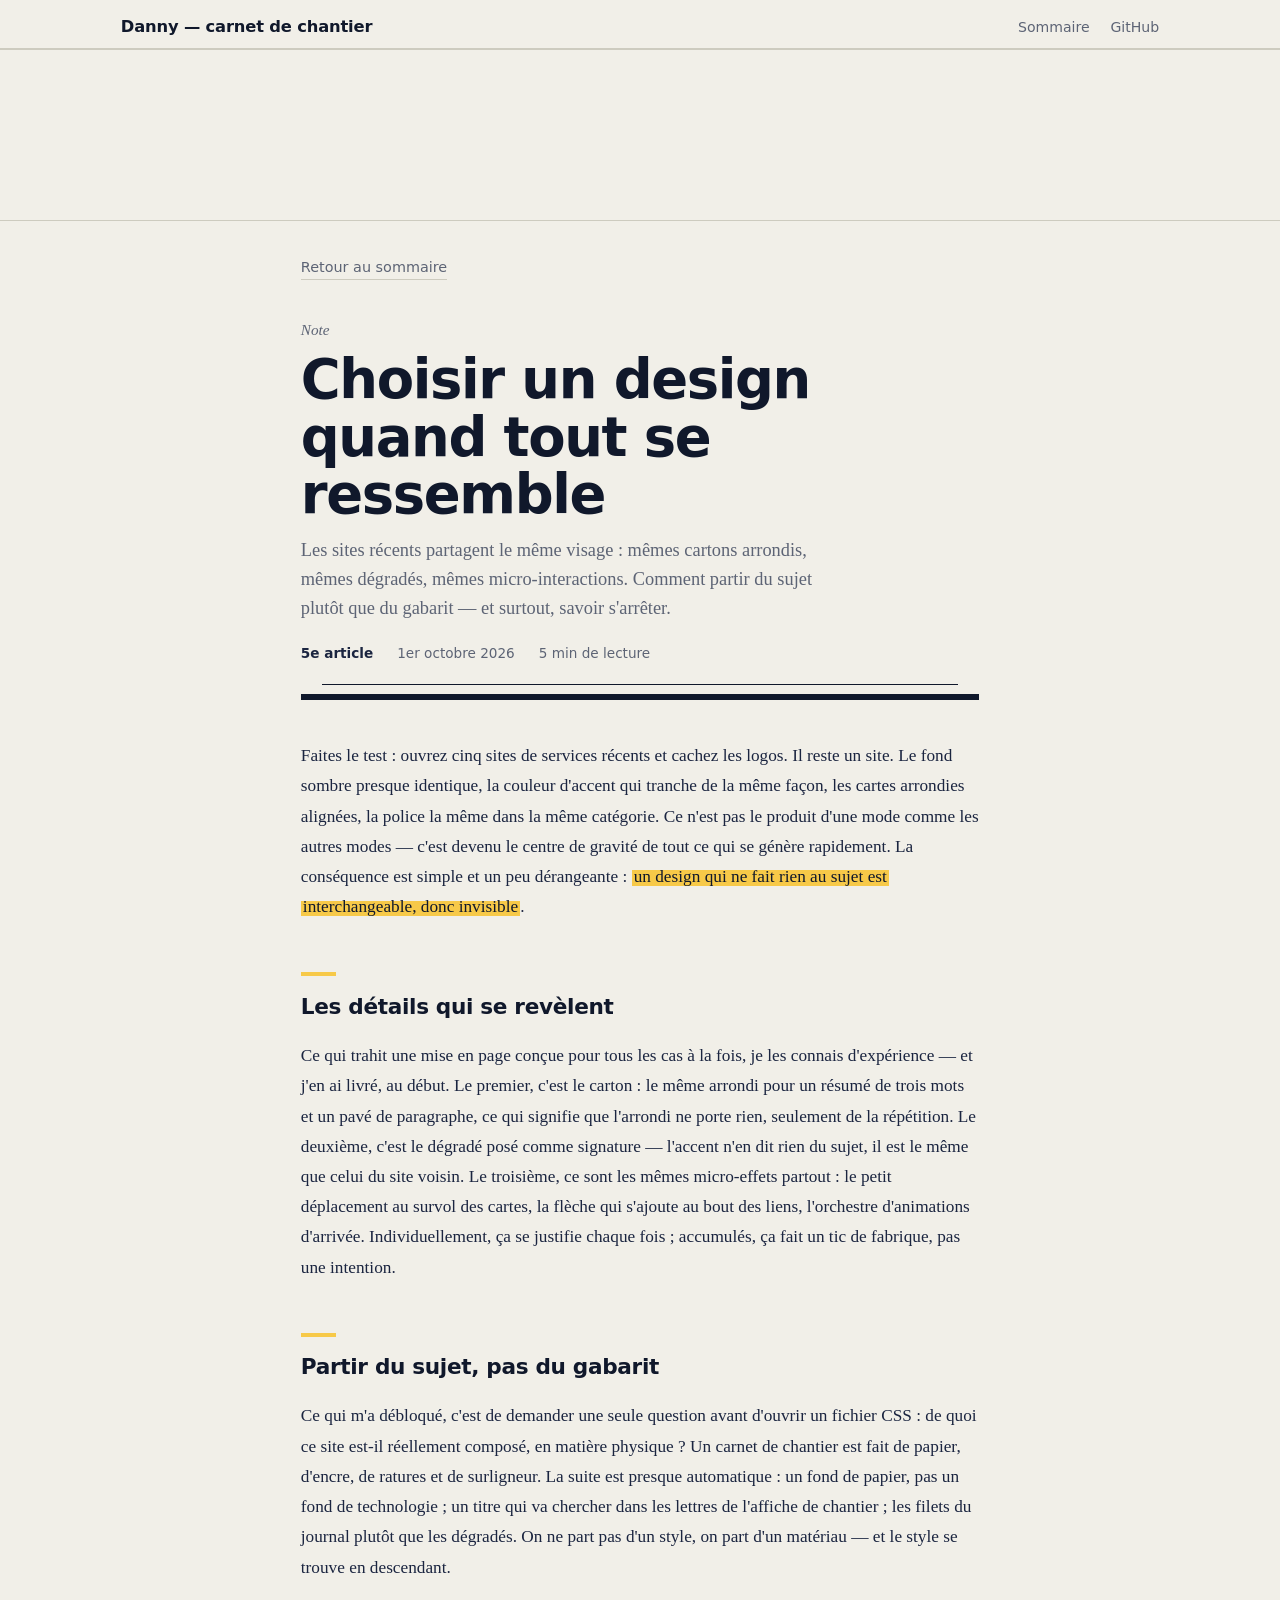
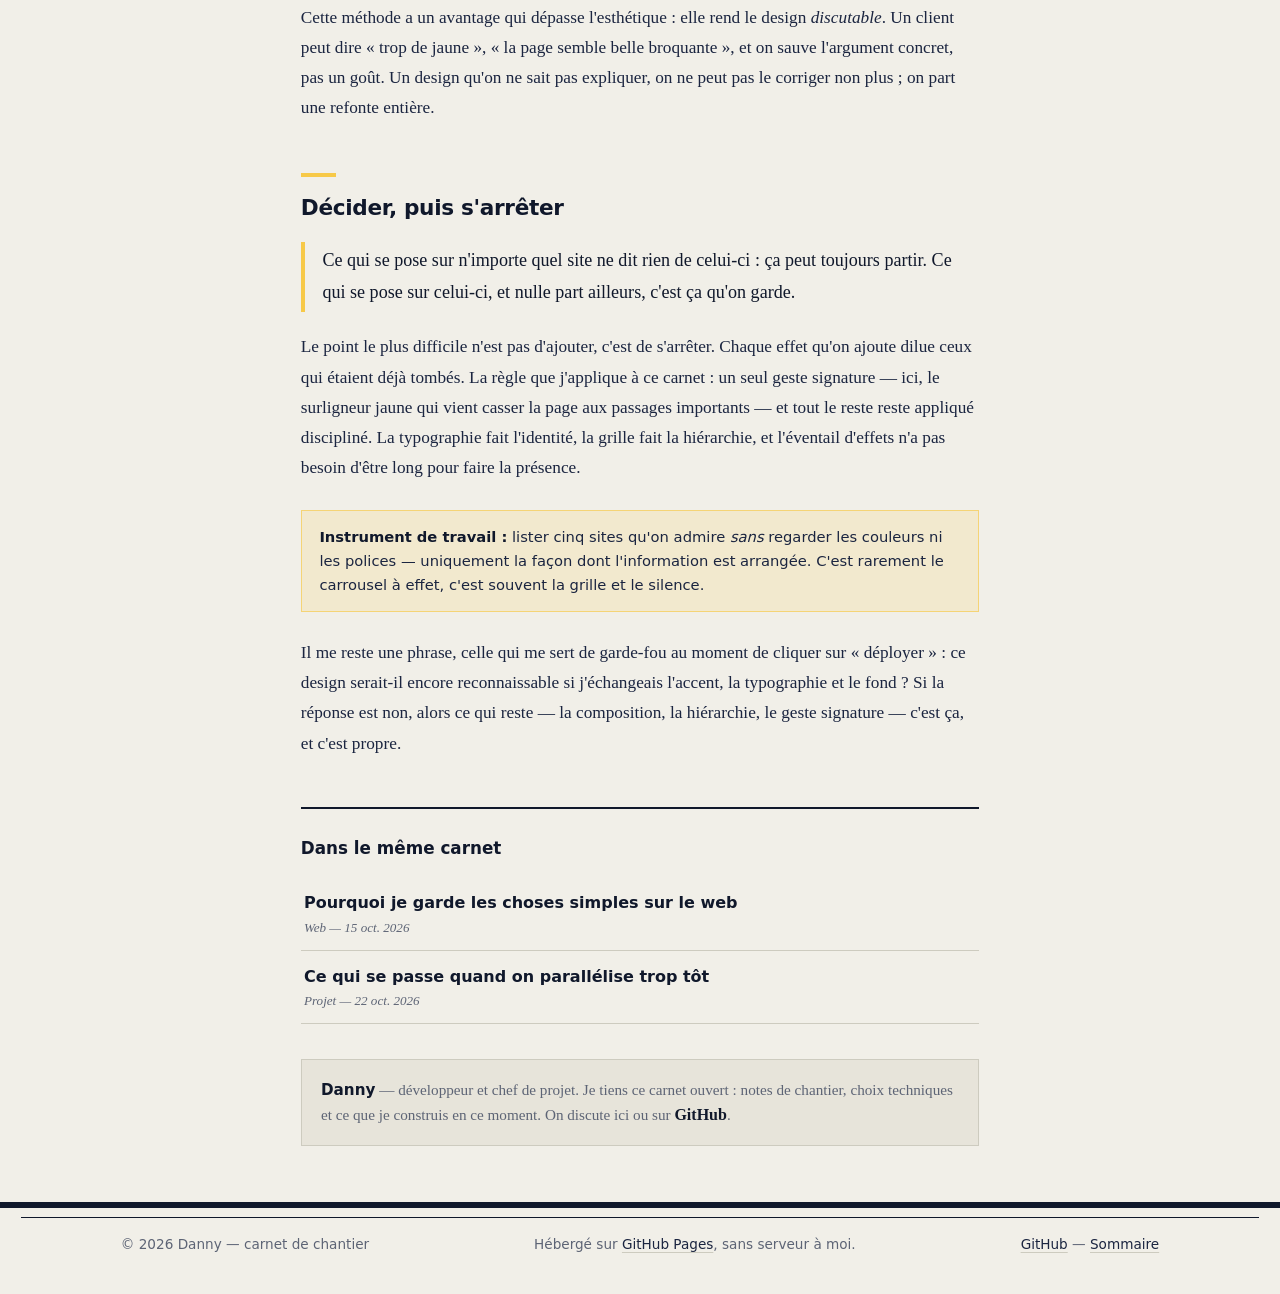
==== commit 05d77011: "Allège articles/design-qui-se-ressemble.html: retire Google Fonts et l'image picsum" ====
--- a/articles/design-qui-se-ressemble.html
+++ b/articles/design-qui-se-ressemble.html
@@ -7,9 +7,6 @@
   <meta name="ppck-ver" content="bfabf61b772fb8b7e44e43924f7eb598" />
   <meta name="description" content="Les sites récents partagent le même visage : mêmes cartons, mêmes dégradés, mêmes micro-interactions. Comment partir du sujet plutôt que du gabarit, et décider, puis s'arrêter.">
   <link rel="icon" href="data:image/svg+xml,%3Csvg xmlns='http://www.w3.org/2000/svg' viewBox='0 0 32 32'%3E%3Crect width='32' height='32' fill='%2310182B'/%3E%3Crect x='8' y='8' width='16' height='16' fill='%23F7C948'/%3E%3C/svg%3E" type="image/svg+xml">
-  <link rel="preconnect" href="https://fonts.googleapis.com">
-  <link rel="preconnect" href="https://fonts.gstatic.com" crossorigin>
-  <link href="https://fonts.googleapis.com/css2?family=Bricolage+Grotesque:opsz,wght@12..96,200..800&family=Source+Serif+4:ital,opsz,wght@0,8..60,400..600;1,8..60,400&display=swap" rel="stylesheet">
   <link rel="stylesheet" href="/assets/style.css">
 </head>
 <body>
@@ -25,12 +22,12 @@
 </header>
 
 <div class="ad-slot" aria-label="Emplacement publicitaire">
-  <!-- BEGIN AADS AD UNIT 2460332 -->
+  <!-- BEGIN AADS AD UNIT 2461178 -->
   <div id="frame" style="width: 100%;margin: auto;position: relative; z-index: 99998;">
-    <iframe data-aa='2460332' src='//acceptable.a-ads.com/2460332/?size=Adaptive'
+    <iframe data-aa='2461178' src='//acceptable.a-ads.com/2461178/?size=Adaptive'
       style='border:0; padding:0; width:70%; height:auto; overflow:hidden;display: block;margin: auto'></iframe>
   </div>
-  <!-- END AADS AD UNIT 2460332 -->
+  <!-- END AADS AD UNIT 2461178 -->
 </div>
 
 <main class="wrap-prose">
@@ -46,11 +43,6 @@
       <span>5 min de lecture</span>
     </div>
   </header>
-
-  <figure class="cover-fig">
-    <img src="https://picsum.photos/id/48/1200/560" alt="Une rangée de façades urbaines presque identiques" width="1200" height="560" loading="lazy">
-    <figcaption>Douze façades, un seul gabarit : ce que ça donne quand la forme ne doit rien à son sujet.</figcaption>
-  </figure>
 
   <div class="prose">
     <p>Faites le test : ouvrez cinq sites de services récents et cachez les logos. Il reste un site. Le fond sombre presque identique, la couleur d'accent qui tranche de la même façon, les cartes arrondies alignées, la police la même dans la même catégorie. Ce n'est pas le produit d'une mode comme les autres modes — c'est devenu le centre de gravité de tout ce qui se génère rapidement. La conséquence est simple et un peu dérangeante : <mark>un design qui ne fait rien au sujet est interchangeable, donc invisible</mark>.</p>
